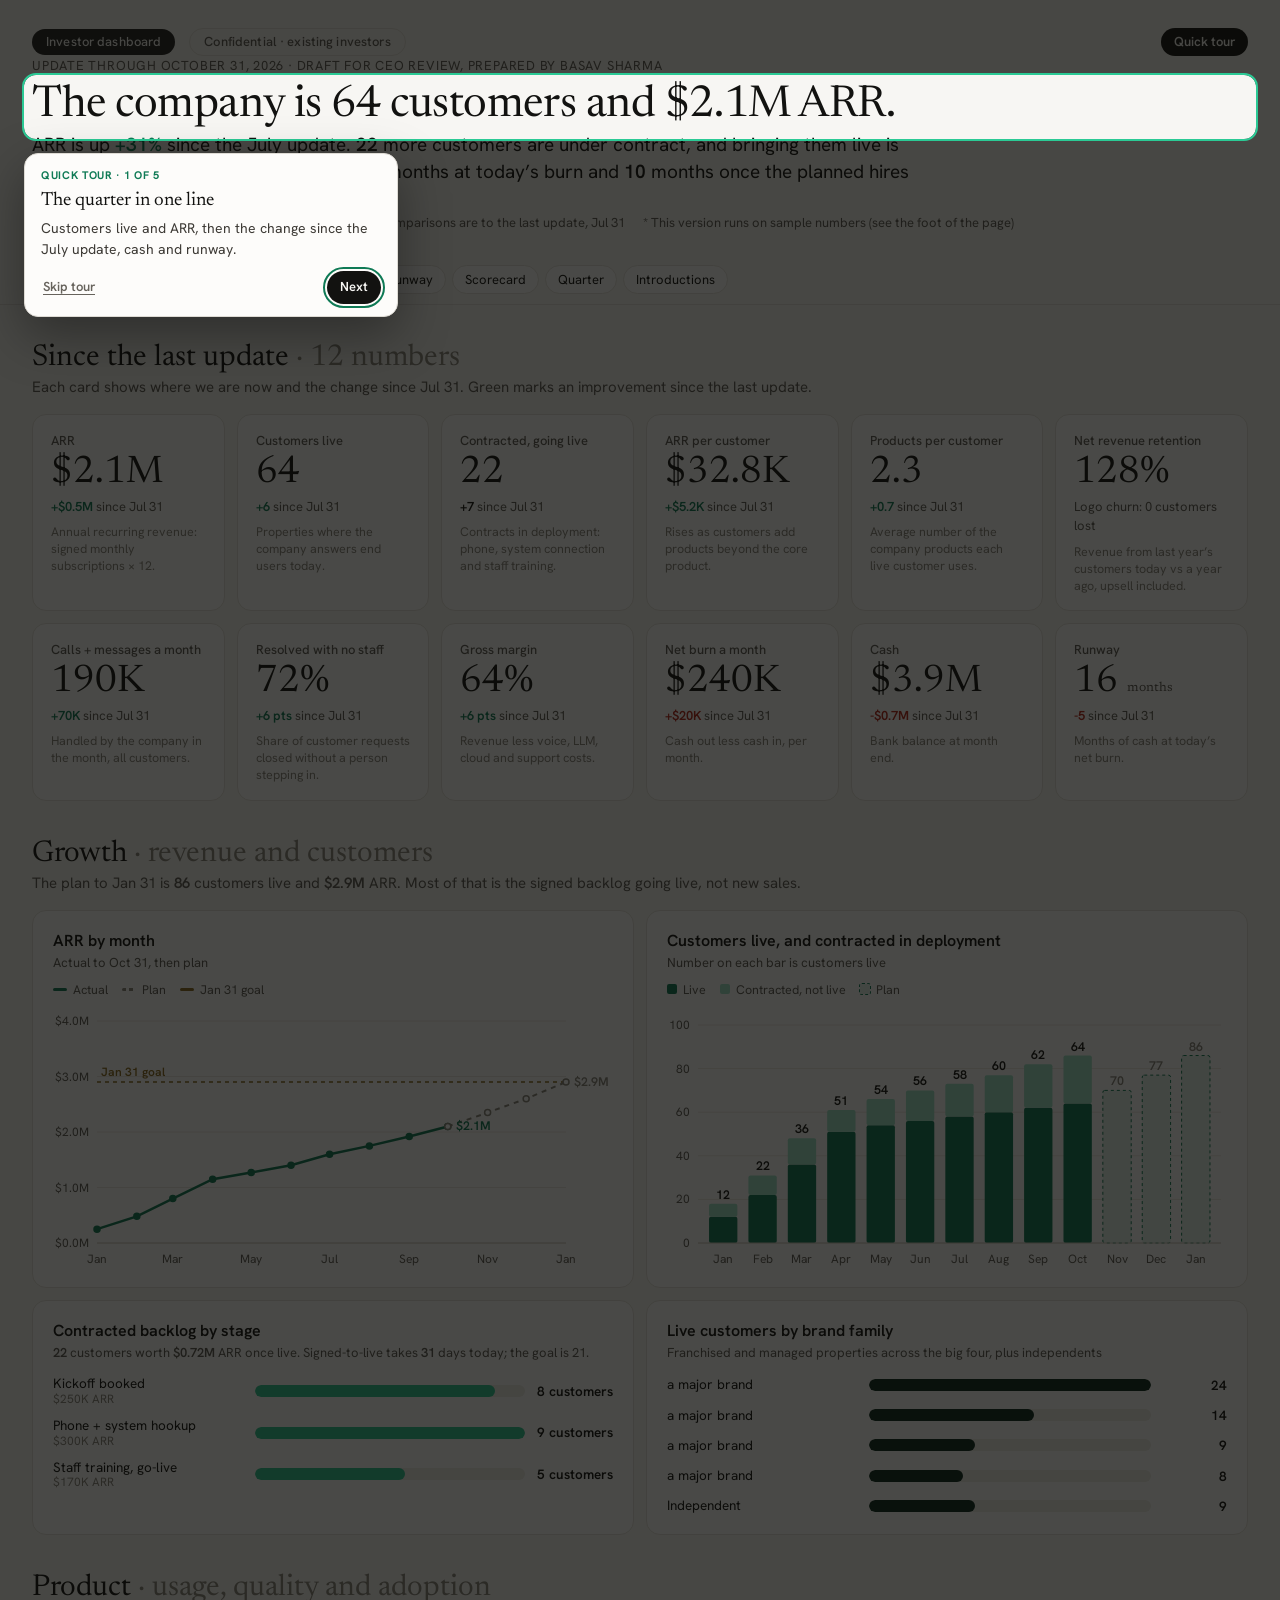
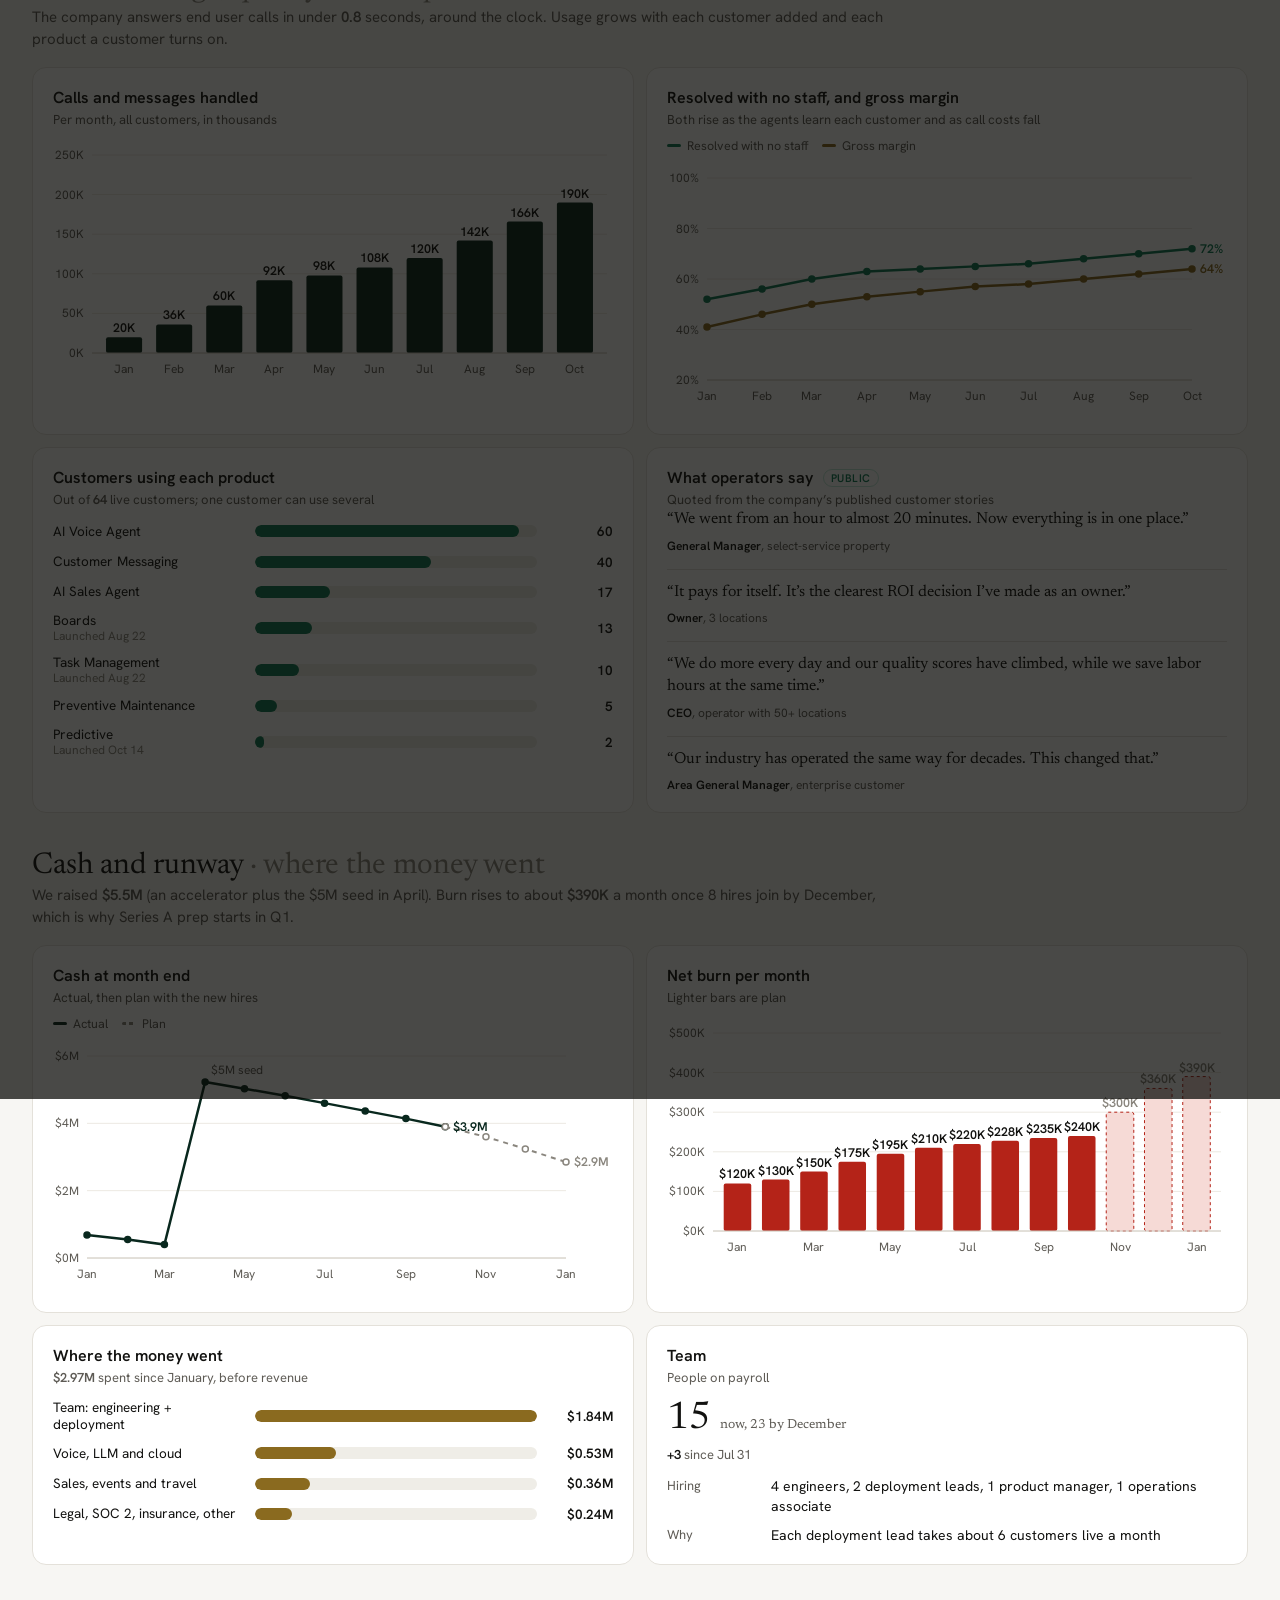
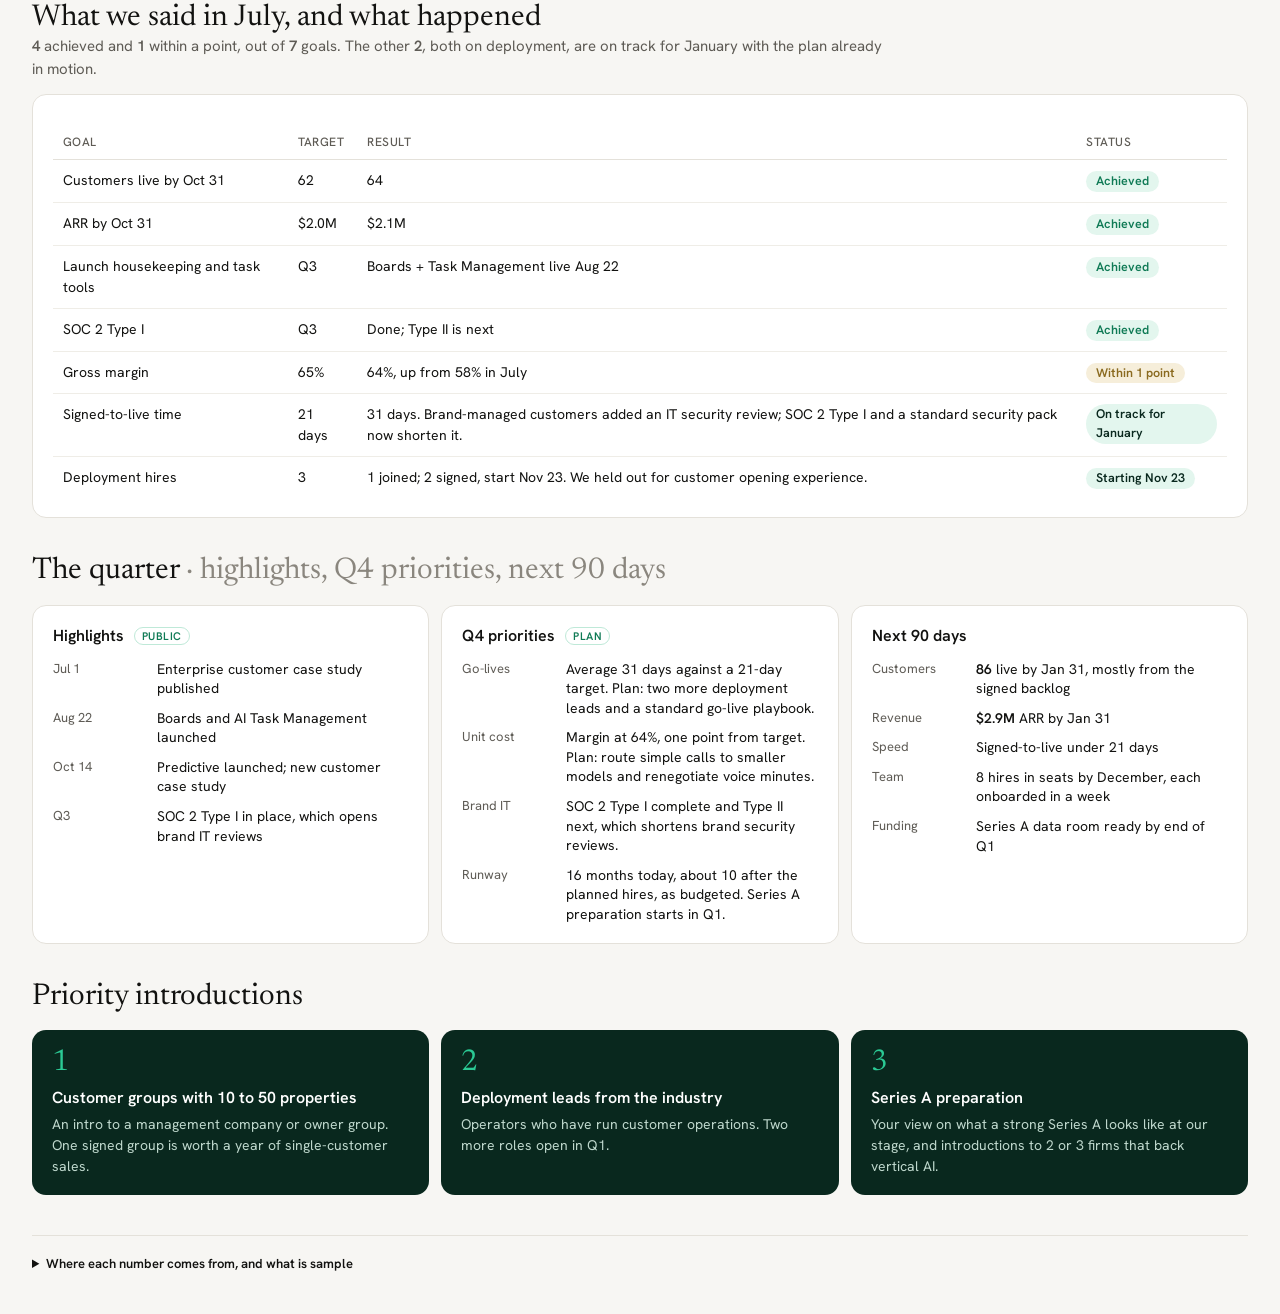
==== investor-dashboard/index.html @ cc87b982 "Operating toolkit: week plan, onboarding hub, investor dashboard (sample data) Co-Authored-By: Claud" ====
<!doctype html>
<html lang="en"><head><meta charset="utf-8"><meta name="viewport" content="width=device-width,initial-scale=1">
<title>Investor Dashboard</title>
<link rel="stylesheet" href="fonts.css">
<link rel="stylesheet" href="ld.css">
<style>body{margin:0;background:#F7F6F3}
.ld-tourbtn{all:unset;cursor:pointer;margin-left:auto;display:inline-flex;align-items:center;border-radius:999px;padding:6px 13px;font:600 13px/1.2 'AppSans',system-ui,sans-serif;background:#121210;color:#F7F6F3}
.ld-tourbtn:focus-visible{outline:2px solid #0F7A55;outline-offset:2px}
.kt-block{position:fixed;inset:0;z-index:58;background:transparent}
.kt-spot{position:fixed;z-index:59;border-radius:12px;pointer-events:none;box-shadow:0 0 0 200vmax rgba(10,10,8,.74);outline:2px solid #2BCA95;outline-offset:0;transition:left .25s ease,top .25s ease,width .25s ease,height .25s ease}
.tour{position:fixed;z-index:60;width:min(340px,calc(100vw - 24px));background:#FDFCFA;color:#121210;border:1px solid #DEDBD4;border-radius:14px;padding:14px 16px 12px;box-shadow:0 18px 50px rgba(0,0,0,.35);font:14px/1.45 'AppSans',system-ui,sans-serif;color-scheme:light}
.tour .tn{display:block;font-size:11px;letter-spacing:.06em;text-transform:uppercase;color:#0F7A55;font-weight:700}
.tour .tt{display:block;font-family:'AppSerif',Georgia,serif;font-size:19px;font-weight:500;line-height:1.2;margin-top:6px}
.tour p{margin:6px 0 12px;color:#3D3A35}
.tour .tb{display:flex;gap:6px;align-items:center}
.tour .sp{flex:1}
.tour button{all:unset;cursor:pointer;font-weight:600;font-size:13px;padding:7px 13px;border-radius:999px;font-family:'AppSans',system-ui,sans-serif}
.tour button:focus-visible{outline:2px solid #0F7A55;outline-offset:2px}
.tour .go{background:#121210;color:#F7F6F3}
.tour .back{background:#EDEBE6;color:#121210}
.tour .skip{color:#67635C;padding-left:2px;text-decoration:underline;text-underline-offset:3px}
@media (prefers-reduced-motion: reduce){.kt-spot{transition:none}}
</style>
</head><body>
<div class="ld" lang="en" data-read>
<div class="ld-wrap">
<header id="top">
  <div class="ld-brand"><span class="ld-pill">Investor dashboard</span><span class="ld-pill soft">Confidential · existing investors</span></div>
  <p class="ld-eyebrow">Update through <span data-draw="asof" data-source="snapshot" data-field="as_of" data-row="0">—</span> · Draft for CEO review, prepared by Basav Sharma</p>
  <h1 class="ld-h1">The company is <span data-draw="kv" data-k="customers" data-source="kpi" data-field="now" data-where="id=customers">—</span> customers and <span data-draw="kv" data-k="arr" data-source="kpi" data-field="now" data-where="id=arr">—</span> ARR.</h1>
  <p class="ld-take">ARR is <span data-draw="dir" data-k="arr">—</span> <b data-draw="kv" data-k="arr" data-source="kpi" data-field="change_pct" data-where="id=arr">—</b> since the <span data-draw="lastmon" data-source="snapshot" data-field="last_update" data-row="0">—</span> update. <b data-draw="kv" data-k="signed" data-source="kpi" data-field="now" data-where="id=signed">—</b> more customers are under contract, and bringing them live is the Q4 priority. Cash of <b data-draw="kv" data-k="cash" data-source="kpi" data-field="now" data-where="id=cash">—</b> covers <b data-draw="kv" data-k="runway" data-source="kpi" data-field="now" data-where="id=runway">—</b> months at today’s burn and <b data-draw="kv" data-k="runway_hires" data-source="kpi" data-field="now" data-where="id=runway_hires">—</b> months once the planned hires join.</p>
  <p class="ld-status"><span><span class="ld-dot"></span>Refreshes from the source systems each time it opens</span><span>Comparisons are to the last update, <span data-draw="lastupd" data-source="snapshot" data-field="last_update" data-row="0">—</span></span><span>* This version runs on sample numbers (see the foot of the page)</span></p>
</header>
<nav class="ld-nav" aria-label="Sections"><a href="#since">Since last update</a><a href="#growth">Growth</a><a href="#product">Product</a><a href="#money">Cash and runway</a><a href="#scorecard">Scorecard</a><a href="#quarter">Quarter</a><a href="#asks">Introductions</a></nav>

<section class="ld-sec" id="since">
  <h2 class="ld-h2">Since the last update <span class="soft">· 12 numbers</span></h2>
  <p class="ld-lede">Each card shows where we are now and the change since <span data-draw="lastupd" data-source="snapshot" data-field="last_update" data-row="0">—</span>. Green marks an improvement since the last update.</p>
  <div class="ld-tiles">
<div class="ld-tile" id="t-arr"><p class="ld-tl">ARR</p><p class="ld-tv"><span data-draw="kv" data-k="arr" data-source="kpi" data-field="now" data-where="id=arr">—</span></p><p class="ld-td"><span class="chg" data-draw="kv" data-k="arr" data-source="kpi" data-field="change" data-where="id=arr">—</span> since <span data-draw="lastupd" data-source="snapshot" data-field="last_update" data-row="0">—</span></p><p class="ld-tx">Annual recurring revenue: signed monthly subscriptions × 12.</p></div>
<div class="ld-tile" id="t-customers"><p class="ld-tl">Customers live</p><p class="ld-tv"><span data-draw="kv" data-k="customers" data-source="kpi" data-field="now" data-where="id=customers">—</span></p><p class="ld-td"><span class="chg" data-draw="kv" data-k="customers" data-source="kpi" data-field="change" data-where="id=customers">—</span> since <span data-draw="lastupd" data-source="snapshot" data-field="last_update" data-row="0">—</span></p><p class="ld-tx">Properties where the company answers end users today.</p></div>
<div class="ld-tile" id="t-signed"><p class="ld-tl">Contracted, going live</p><p class="ld-tv"><span data-draw="kv" data-k="signed" data-source="kpi" data-field="now" data-where="id=signed">—</span></p><p class="ld-td"><span class="chg" data-draw="kv" data-k="signed" data-source="kpi" data-field="change" data-where="id=signed">—</span> since <span data-draw="lastupd" data-source="snapshot" data-field="last_update" data-row="0">—</span></p><p class="ld-tx">Contracts in deployment: phone, system connection and staff training.</p></div>
<div class="ld-tile" id="t-arr_per_customer"><p class="ld-tl">ARR per customer</p><p class="ld-tv"><span data-draw="kv" data-k="arr_per_customer" data-source="kpi" data-field="now" data-where="id=arr_per_customer">—</span></p><p class="ld-td"><span class="chg" data-draw="kv" data-k="arr_per_customer" data-source="kpi" data-field="change" data-where="id=arr_per_customer">—</span> since <span data-draw="lastupd" data-source="snapshot" data-field="last_update" data-row="0">—</span></p><p class="ld-tx">Rises as customers add products beyond the core product.</p></div>
<div class="ld-tile" id="t-products"><p class="ld-tl">Products per customer</p><p class="ld-tv"><span data-draw="kv" data-k="products" data-source="kpi" data-field="now" data-where="id=products">—</span></p><p class="ld-td"><span class="chg" data-draw="kv" data-k="products" data-source="kpi" data-field="change" data-where="id=products">—</span> since <span data-draw="lastupd" data-source="snapshot" data-field="last_update" data-row="0">—</span></p><p class="ld-tx">Average number of the company products each live customer uses.</p></div>
<div class="ld-tile" id="t-nrr"><p class="ld-tl">Net revenue retention</p><p class="ld-tv"><span data-draw="kv" data-k="nrr" data-source="kpi" data-field="now" data-where="id=nrr">—</span></p><p class="ld-td">Logo churn: <span data-draw="kv" data-k="churn" data-source="kpi" data-field="now" data-where="id=churn">—</span> customers lost</p><p class="ld-tx">Revenue from last year’s customers today vs a year ago, upsell included.</p></div>
<div class="ld-tile" id="t-interactions"><p class="ld-tl">Calls + messages a month</p><p class="ld-tv"><span data-draw="kv" data-k="interactions" data-source="kpi" data-field="now" data-where="id=interactions">—</span></p><p class="ld-td"><span class="chg" data-draw="kv" data-k="interactions" data-source="kpi" data-field="change" data-where="id=interactions">—</span> since <span data-draw="lastupd" data-source="snapshot" data-field="last_update" data-row="0">—</span></p><p class="ld-tx">Handled by the company in the month, all customers.</p></div>
<div class="ld-tile" id="t-resolved"><p class="ld-tl">Resolved with no staff</p><p class="ld-tv"><span data-draw="kv" data-k="resolved" data-source="kpi" data-field="now" data-where="id=resolved">—</span></p><p class="ld-td"><span class="chg" data-draw="kv" data-k="resolved" data-source="kpi" data-field="change" data-where="id=resolved">—</span> since <span data-draw="lastupd" data-source="snapshot" data-field="last_update" data-row="0">—</span></p><p class="ld-tx">Share of customer requests closed without a person stepping in.</p></div>
<div class="ld-tile" id="t-margin"><p class="ld-tl">Gross margin</p><p class="ld-tv"><span data-draw="kv" data-k="margin" data-source="kpi" data-field="now" data-where="id=margin">—</span></p><p class="ld-td"><span class="chg" data-draw="kv" data-k="margin" data-source="kpi" data-field="change" data-where="id=margin">—</span> since <span data-draw="lastupd" data-source="snapshot" data-field="last_update" data-row="0">—</span></p><p class="ld-tx">Revenue less voice, LLM, cloud and support costs.</p></div>
<div class="ld-tile" id="t-burn"><p class="ld-tl">Net burn a month</p><p class="ld-tv"><span data-draw="kv" data-k="burn" data-source="kpi" data-field="now" data-where="id=burn">—</span></p><p class="ld-td"><span class="chg" data-draw="kv" data-k="burn" data-source="kpi" data-field="change" data-where="id=burn">—</span> since <span data-draw="lastupd" data-source="snapshot" data-field="last_update" data-row="0">—</span></p><p class="ld-tx">Cash out less cash in, per month.</p></div>
<div class="ld-tile" id="t-cash"><p class="ld-tl">Cash</p><p class="ld-tv"><span data-draw="kv" data-k="cash" data-source="kpi" data-field="now" data-where="id=cash">—</span></p><p class="ld-td"><span class="chg" data-draw="kv" data-k="cash" data-source="kpi" data-field="change" data-where="id=cash">—</span> since <span data-draw="lastupd" data-source="snapshot" data-field="last_update" data-row="0">—</span></p><p class="ld-tx">Bank balance at month end.</p></div>
<div class="ld-tile" id="t-runway"><p class="ld-tl">Runway</p><p class="ld-tv"><span data-draw="kv" data-k="runway" data-source="kpi" data-field="now" data-where="id=runway">—</span> <span class="ld-tl">months</span></p><p class="ld-td"><span class="chg" data-draw="kv" data-k="runway" data-source="kpi" data-field="change" data-where="id=runway">—</span> since <span data-draw="lastupd" data-source="snapshot" data-field="last_update" data-row="0">—</span></p><p class="ld-tx">Months of cash at today’s net burn.</p></div>
  </div>
</section>

<section class="ld-sec" id="growth">
  <h2 class="ld-h2">Growth <span class="soft">· revenue and customers</span></h2>
  <p class="ld-lede">The plan to Jan 31 is <b data-draw="goal-h" data-source="snapshot" data-field="next_goal_customers" data-row="0">—</b> customers live and <b data-draw="goal-arr" data-source="snapshot" data-field="next_goal_arr_m" data-row="0">—</b> ARR. Most of that is the signed backlog going live, not new sales.</p>
  <div class="ld-grid2">
    <div class="ld-card" id="arr-chart"><h3 class="ld-h3">ARR by month</h3><p class="ld-cap">Actual to <span data-draw="asof-s" data-source="snapshot" data-field="as_of" data-row="0">—</span>, then plan</p>
      <div class="ld-key"><span><i class="ld-sw" style="background:#0F7A55"></i>Actual</span><span><i class="ld-sw dash"></i>Plan</span><span><i class="ld-sw" style="background:#8A6A1F"></i>Jan 31 goal</span></div>
      <div class="ld-chart" data-draw="c-arr" data-source="monthly plan snapshot"></div></div>
    <div class="ld-card" id="customers-chart"><h3 class="ld-h3">Customers live, and contracted in deployment</h3><p class="ld-cap">Number on each bar is customers live</p>
      <div class="ld-key"><span><i class="ld-sw box" style="background:#0F7A55"></i>Live</span><span><i class="ld-sw box" style="background:#9FE3C9"></i>Contracted, not live</span><span><i class="ld-sw box" style="background:#E3F1EA;outline:1px dashed #0F7A55"></i>Plan</span></div>
      <div class="ld-chart" data-draw="c-customers" data-source="monthly plan"></div></div>
    <div class="ld-card" id="backlog-card"><h3 class="ld-h3">Contracted backlog by stage</h3><p class="ld-cap"><b data-draw="bl-customers" data-source="backlog_sum" data-field="customers" data-row="0">—</b> customers worth <b data-draw="bl-arr" data-source="backlog_sum" data-field="arr_m" data-row="0">—</b> ARR once live. Signed-to-live takes <b data-draw="kv" data-k="days_live" data-source="kpi" data-field="now" data-where="id=days_live">—</b> days today; the goal is 21.</p>
      <div class="ld-hb" data-draw="h-backlog" data-source="backlog"></div></div>
    <div class="ld-card" id="brands-card"><h3 class="ld-h3">Live customers by brand family</h3><p class="ld-cap">Franchised and managed properties across the big four, plus independents</p>
      <div class="ld-hb" data-draw="h-brands" data-source="brands"></div></div>
  </div>
</section>

<section class="ld-sec" id="product">
  <h2 class="ld-h2">Product <span class="soft">· usage, quality and adoption</span></h2>
  <p class="ld-lede">The company answers end user calls in under <b data-draw="answer" data-source="snapshot" data-field="answer_sec" data-row="0">—</b> seconds, around the clock. Usage grows with each customer added and each product a customer turns on.</p>
  <div class="ld-grid2">
    <div class="ld-card" id="inter-chart"><h3 class="ld-h3">Calls and messages handled</h3><p class="ld-cap">Per month, all customers, in thousands</p>
      <div class="ld-chart" data-draw="c-inter" data-source="monthly"></div></div>
    <div class="ld-card" id="quality-chart"><h3 class="ld-h3">Resolved with no staff, and gross margin</h3><p class="ld-cap">Both rise as the agents learn each customer and as call costs fall</p>
      <div class="ld-key"><span><i class="ld-sw" style="background:#0F7A55"></i>Resolved with no staff</span><span><i class="ld-sw" style="background:#8A6A1F"></i>Gross margin</span></div>
      <div class="ld-chart" data-draw="c-quality" data-source="monthly"></div></div>
    <div class="ld-card" id="products-card"><h3 class="ld-h3">Customers using each product</h3><p class="ld-cap">Out of <b data-draw="kv" data-k="customers" data-source="kpi" data-field="now" data-where="id=customers">—</b> live customers; one customer can use several</p>
      <div class="ld-hb" data-draw="h-products" data-source="products kpi"></div></div>
    <div class="ld-card" id="quotes-card"><h3 class="ld-h3">What operators say <span class="ld-tag">Public</span></h3><p class="ld-cap">Quoted from the company’s published customer stories</p>
      <ul class="ld-q">
        <li><blockquote>“We went from an hour to almost 20 minutes. Now everything is in one place.”</blockquote><span class="d"><b>General Manager</b>, select-service property</span></li>
        <li><blockquote>“It pays for itself. It’s the clearest ROI decision I’ve made as an owner.”</blockquote><span class="d"><b>Owner</b>, 3 locations</span></li>
        <li><blockquote>“We do more every day and our quality scores have climbed, while we save labor hours at the same time.”</blockquote><span class="d"><b>CEO</b>, operator with 50+ locations</span></li>
        <li><blockquote>“Our industry has operated the same way for decades. This changed that.”</blockquote><span class="d"><b>Area General Manager</b>, enterprise customer</span></li>
      </ul></div>
  </div>
</section>

<section class="ld-sec" id="money">
  <h2 class="ld-h2">Cash and runway <span class="soft">· where the money went</span></h2>
  <p class="ld-lede">We raised <b data-draw="raised" data-source="snapshot" data-field="raised_m" data-row="0">—</b> (an accelerator plus the $5M seed in April). Burn rises to about <b data-draw="burnhire" data-source="snapshot" data-field="burn_after_hires_k" data-row="0">—</b> a month once 8 hires join by December, which is why Series A prep starts in Q1.</p>
  <div class="ld-grid2">
    <div class="ld-card" id="cash-chart"><h3 class="ld-h3">Cash at month end</h3><p class="ld-cap">Actual, then plan with the new hires</p>
      <div class="ld-key"><span><i class="ld-sw" style="background:#09281E"></i>Actual</span><span><i class="ld-sw dash"></i>Plan</span></div>
      <div class="ld-chart" data-draw="c-cash" data-source="monthly plan"></div></div>
    <div class="ld-card" id="burn-chart"><h3 class="ld-h3">Net burn per month</h3><p class="ld-cap">Lighter bars are plan</p>
      <div class="ld-chart" data-draw="c-burn" data-source="monthly plan"></div></div>
    <div class="ld-card" id="funds-card"><h3 class="ld-h3">Where the money went</h3><p class="ld-cap"><b data-draw="fu-spent" data-source="funds_sum" data-field="spent_m" data-row="0">—</b> spent since January, before revenue</p>
      <div class="ld-hb" data-draw="h-funds" data-source="funds"></div></div>
    <div class="ld-card" id="team-card"><h3 class="ld-h3">Team</h3><p class="ld-cap">People on payroll</p>
      <p class="ld-tv" style="margin-top:12px"><span data-draw="kv" data-k="headcount" data-source="kpi" data-field="now" data-where="id=headcount">—</span> <span class="ld-tl">now, 23 by December</span></p>
      <p class="ld-td" style="margin-top:4px"><span class="chg" data-draw="kv" data-k="headcount" data-source="kpi" data-field="change" data-where="id=headcount">—</span> since <span data-draw="lastupd" data-source="snapshot" data-field="last_update" data-row="0">—</span></p>
      <ul class="ld-list"><li><span class="d">Hiring</span><span>4 engineers, 2 deployment leads, 1 product manager, 1 operations associate</span></li><li><span class="d">Why</span><span>Each deployment lead takes about 6 customers live a month</span></li></ul></div>
  </div>
</section>

<section class="ld-sec" id="scorecard">
  <h2 class="ld-h2">What we said in <span data-draw="lastmon" data-source="snapshot" data-field="last_update" data-row="0">—</span>, and what happened</h2>
  <p class="ld-lede"><b data-draw="sc-hit" data-source="score_sum" data-field="hit" data-row="0">—</b> achieved and <b data-draw="sc-close" data-source="score_sum" data-field="close" data-row="0">—</b> within a point, out of <b data-draw="sc-total" data-source="score_sum" data-field="total" data-row="0">—</b> goals. The other <b data-draw="sc-missed" data-source="score_sum" data-field="missed" data-row="0">—</b>, both on deployment, are on track for January with the plan already in motion.</p>
  <div class="ld-card" style="margin-top:14px"><div class="ld-tablewrap">
    <table class="ld-table" data-source="scorecard" data-row-key="goal"><thead><tr><th data-field="goal">Goal</th><th data-field="target">Target</th><th data-field="result">Result</th><th data-field="status">Status</th></tr></thead><tbody data-draw="score"></tbody></table>
  </div></div>
</section>

<section class="ld-sec" id="quarter">
  <h2 class="ld-h2">The quarter <span class="soft">· highlights, Q4 priorities, next 90 days</span></h2>
  <div class="ld-grid3">
    <div class="ld-card" id="wins"><h3 class="ld-h3">Highlights <span class="ld-tag">Public</span></h3>
      <ul class="ld-list">
        <li><span class="d">Jul 1</span><span>Enterprise customer case study published</span></li>
        <li><span class="d">Aug 22</span><span>Boards and AI Task Management launched</span></li>
        <li><span class="d">Oct 14</span><span>Predictive launched; new customer case study</span></li>
        <li><span class="d">Q3</span><span>SOC 2 Type I in place, which opens brand IT reviews</span></li>
      </ul></div>
    <div class="ld-card" id="challenges"><h3 class="ld-h3">Q4 priorities <span class="ld-tag">Plan</span></h3>
      <ul class="ld-list">
        <li><span class="d">Go-lives</span><span>Average 31 days against a 21-day target. Plan: two more deployment leads and a standard go-live playbook.</span></li>
        <li><span class="d">Unit cost</span><span>Margin at 64%, one point from target. Plan: route simple calls to smaller models and renegotiate voice minutes.</span></li>
        <li><span class="d">Brand IT</span><span>SOC 2 Type I complete and Type II next, which shortens brand security reviews.</span></li>
        <li><span class="d">Runway</span><span>16 months today, about 10 after the planned hires, as budgeted. Series A preparation starts in Q1.</span></li>
      </ul></div>
    <div class="ld-card" id="next90"><h3 class="ld-h3">Next 90 days</h3>
      <ul class="ld-list">
        <li><span class="d">Customers</span><span><b data-draw="goal-h" data-source="snapshot" data-field="next_goal_customers" data-row="0">—</b> live by Jan 31, mostly from the signed backlog</span></li>
        <li><span class="d">Revenue</span><span><b data-draw="goal-arr" data-source="snapshot" data-field="next_goal_arr_m" data-row="0">—</b> ARR by Jan 31</span></li>
        <li><span class="d">Speed</span><span>Signed-to-live under 21 days</span></li>
        <li><span class="d">Team</span><span>8 hires in seats by December, each onboarded in a week</span></li>
        <li><span class="d">Funding</span><span>Series A data room ready by end of Q1</span></li>
      </ul></div>
  </div>
</section>

<section class="ld-sec" id="asks">
  <h2 class="ld-h2">Priority introductions</h2>
  <div class="ld-asks">
    <div class="ld-ask"><p class="no">1</p><h3>Customer groups with 10 to 50 properties</h3><p>An intro to a management company or owner group. One signed group is worth a year of single-customer sales.</p></div>
    <div class="ld-ask"><p class="no">2</p><h3>Deployment leads from the industry</h3><p>Operators who have run customer operations. Two more roles open in Q1.</p></div>
    <div class="ld-ask"><p class="no">3</p><h3>Series A preparation</h3><p>Your view on what a strong Series A looks like at our stage, and introductions to 2 or 3 firms that back vertical AI.</p></div>
  </div>
</section>

<footer class="ld-foot" id="notes">
  <details><summary>Where each number comes from, and what is sample</summary>
    <p style="margin-top:10px">* the company’s real figures are private, so this version runs on sample numbers. They are built from public facts: the $5M seed announced Apr 28, 2026, 50+ customers across several major brands, the $2M+ ARR in the company’s Operations Lead job post, the product launch dates and the case studies. The rest follows customer-software benchmarks. The CEO replaces them with the real numbers before this is shared.</p>
    <div class="ld-src">
      <div><b>ARR, revenue, NRR, churn</b>Billing system (e.g. Stripe), read on every open</div>
      <div><b>Customers live, signed, backlog</b>CRM deal stages (e.g. HubSpot)</div>
      <div><b>Calls, messages, resolved</b>the company’s own call and message logs</div>
      <div><b>Cash, burn, spend by use</b>Bank and card feeds (e.g. Mercury, Ramp)</div>
      <div><b>Headcount</b>Payroll (e.g. Gusto, Rippling)</div>
      <div><b>Goals, wins, asks</b>Written by the CEO each quarter</div>
    </div>
    <dl>
      <dt>ARR</dt><dd>Monthly subscription revenue at month end × 12. Excludes setup fees.</dd>
      <dt>Customers live</dt><dd>Properties where at least one the company product handles real end users.</dd>
      <dt>Signed, not live</dt><dd>Signed contracts where go-live has not happened yet.</dd>
      <dt>Resolved with no staff</dt><dd>Calls and messages closed by the company with no hand-off to a person.</dd>
      <dt>Net revenue retention</dt><dd>Revenue today from customers live a year ago, divided by their revenue then.</dd>
      <dt>Net burn</dt><dd>Cash out minus cash in for the month.</dd>
      <dt>Runway</dt><dd>Cash divided by net burn, in months.</dd>
    </dl>
  </details>
</footer>
</div>
</div>
<script src="d3.min.js"></script>
<script>window.__DATA={"backlog":[{"stage":"Kickoff booked","customers":8,"arr_k":250},{"stage":"Phone + system hookup","customers":9,"arr_k":300},{"stage":"Staff training, go-live","customers":5,"arr_k":170}],"brands":[{"brand":"a major brand","customers":24},{"brand":"a major brand","customers":14},{"brand":"a major brand","customers":9},{"brand":"a major brand","customers":8},{"brand":"Independent","customers":9}],"funds":[{"use":"Team: engineering + deployment","spent_k":1840},{"use":"Voice, LLM and cloud","spent_k":530},{"use":"Sales, events and travel","spent_k":360},{"use":"Legal, SOC 2, insurance, other","spent_k":240}],"monthly":[{"month":"2026-01","arr_m":0.25,"customers_live":12,"signed_not_live":6,"interactions_k":20,"resolved_pct":52,"gross_margin_pct":41,"net_burn_k":120,"cash_m":0.68,"headcount":4,"products_per_customer":1.2},{"month":"2026-02","arr_m":0.48,"customers_live":22,"signed_not_live":9,"interactions_k":36,"resolved_pct":56,"gross_margin_pct":46,"net_burn_k":130,"cash_m":0.55,"headcount":5,"products_per_customer":1.3},{"month":"2026-03","arr_m":0.8,"customers_live":36,"signed_not_live":12,"interactions_k":60,"resolved_pct":60,"gross_margin_pct":50,"net_burn_k":150,"cash_m":0.4,"headcount":7,"products_per_customer":1.4},{"month":"2026-04","arr_m":1.15,"customers_live":51,"signed_not_live":10,"interactions_k":92,"resolved_pct":63,"gross_margin_pct":53,"net_burn_k":175,"cash_m":5.23,"headcount":9,"products_per_customer":1.5},{"month":"2026-05","arr_m":1.27,"customers_live":54,"signed_not_live":12,"interactions_k":98,"resolved_pct":64,"gross_margin_pct":55,"net_burn_k":195,"cash_m":5.03,"headcount":10,"products_per_customer":1.5},{"month":"2026-06","arr_m":1.4,"customers_live":56,"signed_not_live":14,"interactions_k":108,"resolved_pct":65,"gross_margin_pct":57,"net_burn_k":210,"cash_m":4.82,"headcount":11,"products_per_customer":1.6},{"month":"2026-07","arr_m":1.6,"customers_live":58,"signed_not_live":15,"interactions_k":120,"resolved_pct":66,"gross_margin_pct":58,"net_burn_k":220,"cash_m":4.6,"headcount":12,"products_per_customer":1.6},{"month":"2026-08","arr_m":1.75,"customers_live":60,"signed_not_live":17,"interactions_k":142,"resolved_pct":68,"gross_margin_pct":60,"net_burn_k":228,"cash_m":4.37,"headcount":13,"products_per_customer":1.8},{"month":"2026-09","arr_m":1.92,"customers_live":62,"signed_not_live":20,"interactions_k":166,"resolved_pct":70,"gross_margin_pct":62,"net_burn_k":235,"cash_m":4.14,"headcount":14,"products_per_customer":2.1},{"month":"2026-10","arr_m":2.1,"customers_live":64,"signed_not_live":22,"interactions_k":190,"resolved_pct":72,"gross_margin_pct":64,"net_burn_k":240,"cash_m":3.9,"headcount":15,"products_per_customer":2.3}],"plan":[{"month":"2026-11","arr_m":2.35,"customers_live":70,"net_burn_k":300,"cash_m":3.6,"headcount":18},{"month":"2026-12","arr_m":2.6,"customers_live":77,"net_burn_k":360,"cash_m":3.24,"headcount":23},{"month":"2027-01","arr_m":2.9,"customers_live":86,"net_burn_k":390,"cash_m":2.85,"headcount":23}],"products":[{"product":"AI Voice Agent","customers":60,"launched":"Live"},{"product":"Customer Messaging","customers":40,"launched":"Live"},{"product":"AI Sales Agent","customers":17,"launched":"Live"},{"product":"Boards","customers":13,"launched":"Aug 22"},{"product":"Task Management","customers":10,"launched":"Aug 22"},{"product":"Preventive Maintenance","customers":5,"launched":"Live"},{"product":"Predictive","customers":2,"launched":"Oct 14"}],"scorecard":[{"goal":"Customers live by Oct 31","target":"62","result":"64","status":"Achieved"},{"goal":"ARR by Oct 31","target":"$2.0M","result":"$2.1M","status":"Achieved"},{"goal":"Launch housekeeping and task tools","target":"Q3","result":"Boards + Task Management live Aug 22","status":"Achieved"},{"goal":"SOC 2 Type I","target":"Q3","result":"Done; Type II is next","status":"Achieved"},{"goal":"Gross margin","target":"65%","result":"64%, up from 58% in July","status":"Within 1 point"},{"goal":"Signed-to-live time","target":"21 days","result":"31 days. Brand-managed customers added an IT security review; SOC 2 Type I and a standard security pack now shorten it.","status":"On track for January"},{"goal":"Deployment hires","target":"3","result":"1 joined; 2 signed, start Nov 23. We held out for customer opening experience.","status":"Starting Nov 23"}],"snapshot":[{"as_of":"2026-10-31","last_update":"2026-07-31","nrr_pct":128,"logo_churn":0,"days_to_live":31,"answer_sec":0.8,"raised_m":5.5,"next_goal_customers":86,"next_goal_arr_m":2.9,"burn_after_hires_k":390}]};</script>
<script>
window.__DATA = window.__DATA || {};
window.dash = (function(){
  const calcs = {}, draws = {}, order = [];
  const val = {};
  const api = {
    data(id){ if (id in window.__DATA) { const d = window.__DATA[id]; return {status:'ok', data:d, columns: d.length?Object.keys(d[0]):[], meta:null}; }
      if (id in calcs) { if (!(id in val)) { const c = calcs[id]; val[id] = c.fn(...c.inputs.map(i => api.data(i).data)); } return {status:'ok', data: val[id]}; }
      return {status:'missing', data:[]}; },
    calc(id, c){ calcs[id] = c; },
    loader(){},
    draw(name, fn){ draws[name] = fn; order.push(name); },
    onData(fn){ fn(); },
    setLink(){}, params(){return {};}, setParams(){}, resetParams(){}, refresh(){}, colors:['#0F7A55','#2BCA95']
  };
  api.__run = function(){ order.forEach(n => document.querySelectorAll('[data-draw="'+n+'"]').forEach(el => { try { draws[n](el); } catch(e){ console.error('draw '+n+': '+e.message); } })); };
  return api;
})();

</script>
<script src="charts.js"></script>
<script src="app.js"></script>
<script>
const esc = s => String(s == null ? "" : s).replace(/[&<>"]/g, c => ({"&": "&amp;", "<": "&lt;", ">": "&gt;", "\"": "&quot;"})[c]);
let KT = null;
function kTour(steps, key) { kTourEnd(); KT = { steps, key, i: -1, from: document.activeElement }; kTourGo(0); }
function kTourSeen(key) { try { return !!sessionStorage.getItem(key); } catch (e) { return false; } }
function kTourEnd() {
  if (!KT) return;
  try { sessionStorage.setItem(KT.key, "1"); } catch (e) {}
  document.querySelectorAll(".kt-spot,.kt-block,.tour").forEach(x => x.remove());
  document.querySelectorAll(".tour-on").forEach(x => x.classList.remove("tour-on"));
  const from = KT.from; KT = null;
  if (from && from.focus && document.body.contains(from)) from.focus({ preventScroll: true });
}
function kTourGo(i) {
  if (!KT) return;
  const n = KT.steps.length;
  if (i >= n) { kTourEnd(); return; }
  const st = KT.steps[i], el = st.el();
  if (!el) { if (i + 1 < n) kTourGo(i + 1); else kTourEnd(); return; }
  KT.i = i;
  document.querySelectorAll(".tour-on").forEach(x => x.classList.remove("tour-on"));
  el.classList.add("tour-on");
  el.scrollIntoView({ block: "center", inline: "nearest" });
  const mk = (cls, tag) => { let x = document.querySelector("." + cls); if (!x) { x = document.createElement(tag || "div"); x.className = cls; document.body.appendChild(x); } return x; };
  const blk = mk("kt-block"), spot = mk("kt-spot"), c = mk("tour");
  blk.setAttribute("aria-hidden", "true"); spot.setAttribute("aria-hidden", "true");
  c.setAttribute("role", "dialog"); c.setAttribute("aria-label", "Quick tour"); c.setAttribute("aria-live", "polite");
  const txt = typeof st.text === "function" ? st.text() : st.text;
  c.innerHTML = `<span class="tn">Quick tour · ${i + 1} of ${n}</span>${st.title ? `<b class="tt">${esc(st.title)}</b>` : ""}<p>${esc(txt)}</p>` +
    `<div class="tb"><button class="skip">Skip tour</button><span class="sp"></span>${i ? `<button class="back">Back</button>` : ""}<button class="go">${i === n - 1 ? "Done" : "Next"}</button></div>`;
  c.querySelector(".skip").onclick = kTourEnd;
  c.querySelector(".go").onclick = () => kTourGo(i + 1);
  const bk = c.querySelector(".back"); if (bk) bk.onclick = () => kTourGo(i - 1);
  kTourPlace();
  c.querySelector(".go").focus({ preventScroll: true });
}
function kTourPlace() {
  if (!KT) return;
  const el = document.querySelector(".tour-on"), spot = document.querySelector(".kt-spot"), c = document.querySelector(".tour");
  if (!el || !spot || !c) return;
  const r = el.getBoundingClientRect(), vw = document.documentElement.clientWidth, vh = innerHeight, pad = 8, gap = 14, m = 12;
  const L = Math.max(4, r.left - pad), T = Math.max(4, r.top - pad), R = Math.min(vw - 4, r.right + pad), B = Math.min(vh - 4, r.bottom + pad);
  Object.assign(spot.style, { left: L + "px", top: T + "px", width: Math.max(0, R - L) + "px", height: Math.max(0, B - T) + "px" });
  const w = c.offsetWidth, h = c.offsetHeight;
  let x = Math.max(m, Math.min(vw - w - m, L)), y;
  if (B + gap + h <= vh - m) y = B + gap;
  else if (T - gap - h >= m) y = T - gap - h;
  else if (R + gap + w <= vw - m) { x = R + gap; y = Math.max(m, Math.min(vh - h - m, T)); }
  else if (L - gap - w >= m) { x = L - gap - w; y = Math.max(m, Math.min(vh - h - m, T)); }
  else y = vh - h - m;
  Object.assign(c.style, { left: x + "px", top: y + "px" });
}
addEventListener("resize", kTourPlace);
addEventListener("scroll", kTourPlace, true);
document.addEventListener("keydown", e => {
  if (!KT) return;
  if (e.key === "Escape") kTourEnd();
  else if (e.key === "Tab") { const b = [...document.querySelectorAll(".tour button")]; const k = b.indexOf(document.activeElement); e.preventDefault(); (b[(k + (e.shiftKey ? b.length - 1 : 1)) % b.length] || b[0]).focus(); }
});

const TOUR_KEY = "app-tour-dash";
const TOUR = [
 {el: () => document.querySelector("#top .ld-h1"), title: "The quarter in one line", text: "Customers live and ARR, then the change since the July update, cash and runway."},
 {el: () => document.getElementById("since"), title: "Twelve numbers", text: "Each card shows where we are now and the change since the last update. Hover a card for the definition."},
 {el: () => document.getElementById("growth"), title: "Growth against plan", text: "ARR and customers by month, with the plan to January. Hover any bar for the exact figure."},
 {el: () => document.getElementById("scorecard"), title: "July commitments and results", text: "Every goal from the last update, with its result and status."},
 {el: () => document.getElementById("asks"), title: "Priority introductions", text: "The three introductions that speed up the plan this quarter."}];
const tb = document.createElement("button"); tb.className = "ld-tourbtn"; tb.type = "button"; tb.textContent = "Quick tour";
tb.onclick = () => kTour(TOUR, TOUR_KEY);
const brand = document.querySelector(".ld-brand"); if (brand) brand.appendChild(tb);
if (!kTourSeen(TOUR_KEY)) setTimeout(() => { if (!KT) kTour(TOUR, TOUR_KEY); }, 900);

document.fonts.ready.then(() => { dash.__run(); window.__done = true; });
</script>
</body></html>
---- investor-dashboard/fonts.css ----
@font-face{font-family:'AppSerif';font-style:normal;font-weight:300 500;font-display:swap;src:url([data-uri]) format('woff2');}
@font-face{font-family:'AppSans';font-style:normal;font-weight:100 900;font-display:swap;src:url([data-uri]) format('woff2');}
---- investor-dashboard/ld.css ----
#dash-root{--dash-gutter:0}
.ld{--stone:#F7F6F3;--card:#FFFFFF;--ink:#121210;--soft:#5E5B55;--faint:#8A867E;--line:#E4E1DA;--mint:#2BCA95;--mintbg:#E3F6EE;--forest:#09281E;--green:#0F7A55;--red:#B42318;--redbg:#FBE9E7;--sand:#8A6A1F;--sandbg:#F6EEDA;
  background:var(--stone);color:var(--ink);font-family:'AppSans',var(--font-anthropic-sans,system-ui),sans-serif;font-size:15px;line-height:1.5;padding:28px 32px 40px;-webkit-font-smoothing:antialiased}
.ld *{box-sizing:border-box}
.ld p{margin:0}
.ld b{font-weight:600}
.ld-wrap{max-width:1240px;margin:0 auto}
.ld-brand{display:flex;align-items:center;gap:14px;flex-wrap:wrap}
.ld-logo{display:block;width:131px;height:24px}
.ld-pill{display:inline-block;background:#1F1F1F;color:var(--stone);border-radius:999px;padding:3px 14px;font-size:13px;font-weight:500;letter-spacing:.01em}
.ld-pill.soft{background:transparent;color:var(--soft);border:1px solid var(--line)}
.ld-eyebrow{margin-top:22px;font-size:13px;letter-spacing:.06em;text-transform:uppercase;color:var(--soft)}
.ld-h1{font-family:'AppSerif',var(--font-anthropic-serif,Georgia),serif;font-weight:400;font-size:44px;line-height:1.08;letter-spacing:-.01em;margin:8px 0 0}
.ld-take{margin-top:14px;font-size:19px;line-height:1.45;max-width:880px}
.ld-take b{font-weight:600;font-variant-numeric:tabular-nums}
.ld-status{margin-top:16px;display:flex;flex-wrap:wrap;gap:8px 18px;font-size:13px;color:var(--soft)}
.ld-dot{display:inline-block;width:8px;height:8px;border-radius:50%;background:var(--mint);margin-right:6px;vertical-align:1px}
.ld-nav{position:sticky;top:0;z-index:3;margin:22px -32px 0;padding:10px 32px;background:rgba(247,246,243,.94);border-bottom:1px solid var(--line);display:flex;gap:6px;overflow-x:auto}
.ld-nav a{white-space:nowrap;font-size:13px;color:var(--ink);text-decoration:none;border:1px solid var(--line);border-radius:999px;padding:4px 12px;background:var(--card)}
.ld-nav a:hover{border-color:var(--ink)}
.ld-sec{margin-top:36px;scroll-margin-top:56px}
.ld-h2{font-family:'AppSerif',var(--font-anthropic-serif,Georgia),serif;font-weight:400;font-size:30px;line-height:1.15;margin:0}
.ld-h2 .soft{color:var(--faint)}
.ld-lede{margin-top:6px;color:var(--soft);max-width:860px}
.ld-tiles{margin-top:16px;display:grid;grid-template-columns:repeat(auto-fill,minmax(min(100%,180px),1fr));gap:12px}
.ld-tile{background:var(--card);border:1px solid var(--line);border-radius:14px;padding:16px 18px;display:flex;flex-direction:column;gap:2px;min-height:132px}
.ld-tl{font-size:13px;color:var(--soft);font-weight:500}
.ld-tv{font-family:'AppSerif',var(--font-anthropic-serif,Georgia),serif;font-size:38px;line-height:1.1;font-variant-numeric:tabular-nums;min-height:42px}
.ld-td{font-size:13px;color:var(--soft);font-variant-numeric:tabular-nums}
.ld-td .chg{font-weight:600}
.ld-tx{margin-top:auto;padding-top:6px;font-size:12.5px;color:var(--faint);line-height:1.35}
.good{color:var(--green)}.bad{color:var(--red)}.neutral{color:var(--ink)}
.ld-grid2{margin-top:16px;display:grid;grid-template-columns:repeat(auto-fit,minmax(min(100%,460px),1fr));gap:12px}
.ld-grid3{margin-top:16px;display:grid;grid-template-columns:repeat(auto-fit,minmax(min(100%,300px),1fr));gap:12px}
.ld-card{background:var(--card);border:1px solid var(--line);border-radius:14px;padding:18px 20px;min-width:0}
.ld-h3{font-size:16px;font-weight:600;margin:0}
.ld-cap{font-size:13px;color:var(--soft);margin-top:2px}
.ld-key{display:flex;flex-wrap:wrap;gap:4px 14px;margin-top:8px;font-size:12.5px;color:var(--soft)}
.ld-sw{display:inline-block;width:14px;height:3px;border-radius:2px;margin-right:6px;vertical-align:3px}
.ld-sw.box{height:10px;width:10px;vertical-align:0}
.ld-sw.dash{background:repeating-linear-gradient(90deg,var(--faint) 0 4px,transparent 4px 7px)!important}
.ld-chart{position:relative;margin-top:10px;min-height:250px}
.ld-chart svg{display:block;overflow:visible}
.ld-chart .tick text,.ld-chart .ax{font-size:12px;fill:var(--soft);font-family:'AppSans',system-ui,sans-serif;font-variant-numeric:tabular-nums}
.ld-chart .grid{stroke:#ECE9E2;stroke-width:1}
.ld-chart .base{stroke:#CFCBC2;stroke-width:1}
.ld-chart .lbl{font-size:12.5px;font-weight:600;font-family:'AppSans',system-ui,sans-serif;font-variant-numeric:tabular-nums}
.ld-chart .ref{stroke:var(--sand);stroke-dasharray:4 4;stroke-width:1.5}
.ld-chart .reft{font-size:12px;fill:var(--sand);font-weight:600;font-family:'AppSans',system-ui,sans-serif}
.ld-chart .note{font-size:12px;fill:var(--soft);font-family:'AppSans',system-ui,sans-serif}
.ld-chart .hair{stroke:var(--ink);stroke-width:1;stroke-dasharray:2 3}
.ld-tip{position:absolute;z-index:4;pointer-events:none;background:var(--card);border:1px solid var(--line);box-shadow:0 6px 20px rgba(18,18,16,.12);border-radius:10px;padding:8px 10px;font-size:12.5px;line-height:1.4;min-width:130px;white-space:nowrap;opacity:0;transition:opacity .12s}
.ld-tip .h{font-weight:600;margin-bottom:2px}
.ld-tip .r{display:flex;justify-content:space-between;gap:14px;color:var(--soft)}
.ld-tip .r b{color:var(--ink);font-variant-numeric:tabular-nums}
.ld-empty{display:flex;align-items:center;justify-content:center;min-height:200px;color:var(--faint);font-size:14px}
.ld-hb{margin-top:12px;display:flex;flex-direction:column;gap:10px;position:relative;min-height:120px}
.ld-hr{display:grid;grid-template-columns:minmax(120px,190px) 1fr auto;gap:12px;align-items:center;font-size:13.5px}
.ld-hr .n{color:var(--ink);line-height:1.25}
.ld-hr .n small{display:block;color:var(--faint);font-size:12px}
.ld-hr .t{height:12px;background:#EFEDE7;border-radius:6px;overflow:hidden}
.ld-hr .f{height:100%;border-radius:6px;background:var(--green)}
.ld-hr .v{font-variant-numeric:tabular-nums;font-weight:600;min-width:64px;text-align:right}
.ld-tablewrap{margin-top:12px;overflow-x:auto}
.ld-table{width:100%;border-collapse:collapse;font-size:14px;min-width:560px}
.ld-table th{text-align:left;font-size:12px;letter-spacing:.04em;text-transform:uppercase;color:var(--soft);font-weight:500;padding:8px 10px;border-bottom:1px solid var(--line)}
.ld-table td{padding:10px;border-bottom:1px solid #EFEDE7;vertical-align:top}
.ld-table tr:last-child td{border-bottom:0}
.ld-st{display:inline-block;border-radius:999px;padding:1px 10px;font-size:12.5px;font-weight:600}
.ld-st.Hit{background:var(--mintbg);color:var(--green)}
.ld-st.Close{background:var(--sandbg);color:var(--sand)}
.ld-st.Prog{background:var(--mintbg);color:var(--forest)}
.ld-st.Missed{background:var(--redbg);color:var(--red)}
.ld-sum{margin-top:10px;font-size:14px;color:var(--soft)}
.ld-list{list-style:none;margin:12px 0 0;padding:0;display:flex;flex-direction:column;gap:10px}
.ld-list li{display:grid;grid-template-columns:92px 1fr;gap:12px;font-size:14px;line-height:1.4}
.ld-list.q li{grid-template-columns:1fr;gap:0}
.ld-list.q li>span:first-child{font-family:'AppSerif',Georgia,serif;font-size:17px;line-height:1.35}
.ld-list .d{color:var(--soft);font-variant-numeric:tabular-nums;font-size:13px}
.ld-tag{display:inline-block;margin-left:6px;font-size:11px;letter-spacing:.04em;text-transform:uppercase;color:var(--green);border:1px solid #BFE9D8;border-radius:999px;padding:0 7px;vertical-align:1px}
.ld-tag.s{color:var(--sand);border-color:#E9DDB8}
.ld-asks{margin-top:16px;display:grid;grid-template-columns:repeat(auto-fit,minmax(min(100%,260px),1fr));gap:12px}
.ld-ask{background:var(--forest);color:#EAF7F1;border-radius:14px;padding:18px 20px}
.ld-ask .no{font-family:'AppSerif',Georgia,serif;font-size:30px;color:var(--mint);line-height:1}
.ld-ask h3{font-size:16px;font-weight:600;margin:8px 0 4px;color:#FFFFFF}
.ld-ask p{font-size:14px;color:#BFD8CD}
.ld-quote{font-family:'AppSerif',Georgia,serif;font-size:19px;line-height:1.35}
.ld-who{margin-top:6px;font-size:13px;color:var(--soft)}
.ld-foot{margin-top:40px;padding-top:18px;border-top:1px solid var(--line);font-size:13px;color:var(--soft)}
.ld-foot summary{cursor:pointer;font-weight:600;color:var(--ink)}
.ld-foot dl{margin:10px 0 0;display:grid;grid-template-columns:minmax(150px,220px) 1fr;gap:6px 16px}
.ld-foot dt{color:var(--ink);font-weight:500}
.ld-foot dd{margin:0}
.ld-src{margin-top:12px;display:grid;grid-template-columns:repeat(auto-fit,minmax(min(100%,240px),1fr));gap:8px}
.ld-src div{background:var(--card);border:1px solid var(--line);border-radius:10px;padding:10px 12px}
.ld-src b{display:block;color:var(--ink)}
[data-dash-source-state=refreshing]{opacity:.5}
@media (max-width:640px){
  .ld{padding:20px 16px 32px}
  .ld-nav{margin:18px -16px 0;padding:8px 16px}
  .ld-h1{font-size:34px}
  .ld-take{font-size:17px}
  .ld-tv{font-size:32px}
  .ld-grid2{grid-template-columns:1fr}
  .ld-hr{grid-template-columns:110px 1fr auto;gap:8px}
  .ld-list li{grid-template-columns:76px 1fr}
  .ld-foot dl{grid-template-columns:1fr}
}
@media (prefers-reduced-motion:no-preference){
  .ld-hr .f{transition:width .6s var(--cds-ease-out,ease-out)}
}

/* real quotes with logos */
.ld-q{display:flex;flex-direction:column;gap:14px;margin:0;padding:0;list-style:none}
.ld-q li{display:flex;flex-direction:column;gap:6px;border-top:1px solid var(--line);padding-top:12px}
.ld-q li:first-child{border-top:0;padding-top:0}
.ld-q img{height:20px;width:auto;align-self:flex-start;opacity:.8}
.ld-q blockquote{margin:0;font-family:'AppSerif',Georgia,serif;font-size:16px;line-height:1.35;color:var(--ink)}
.ld-q .d{font-size:12px;color:var(--soft)}
.ld-q .d b{color:var(--ink);font-weight:600}
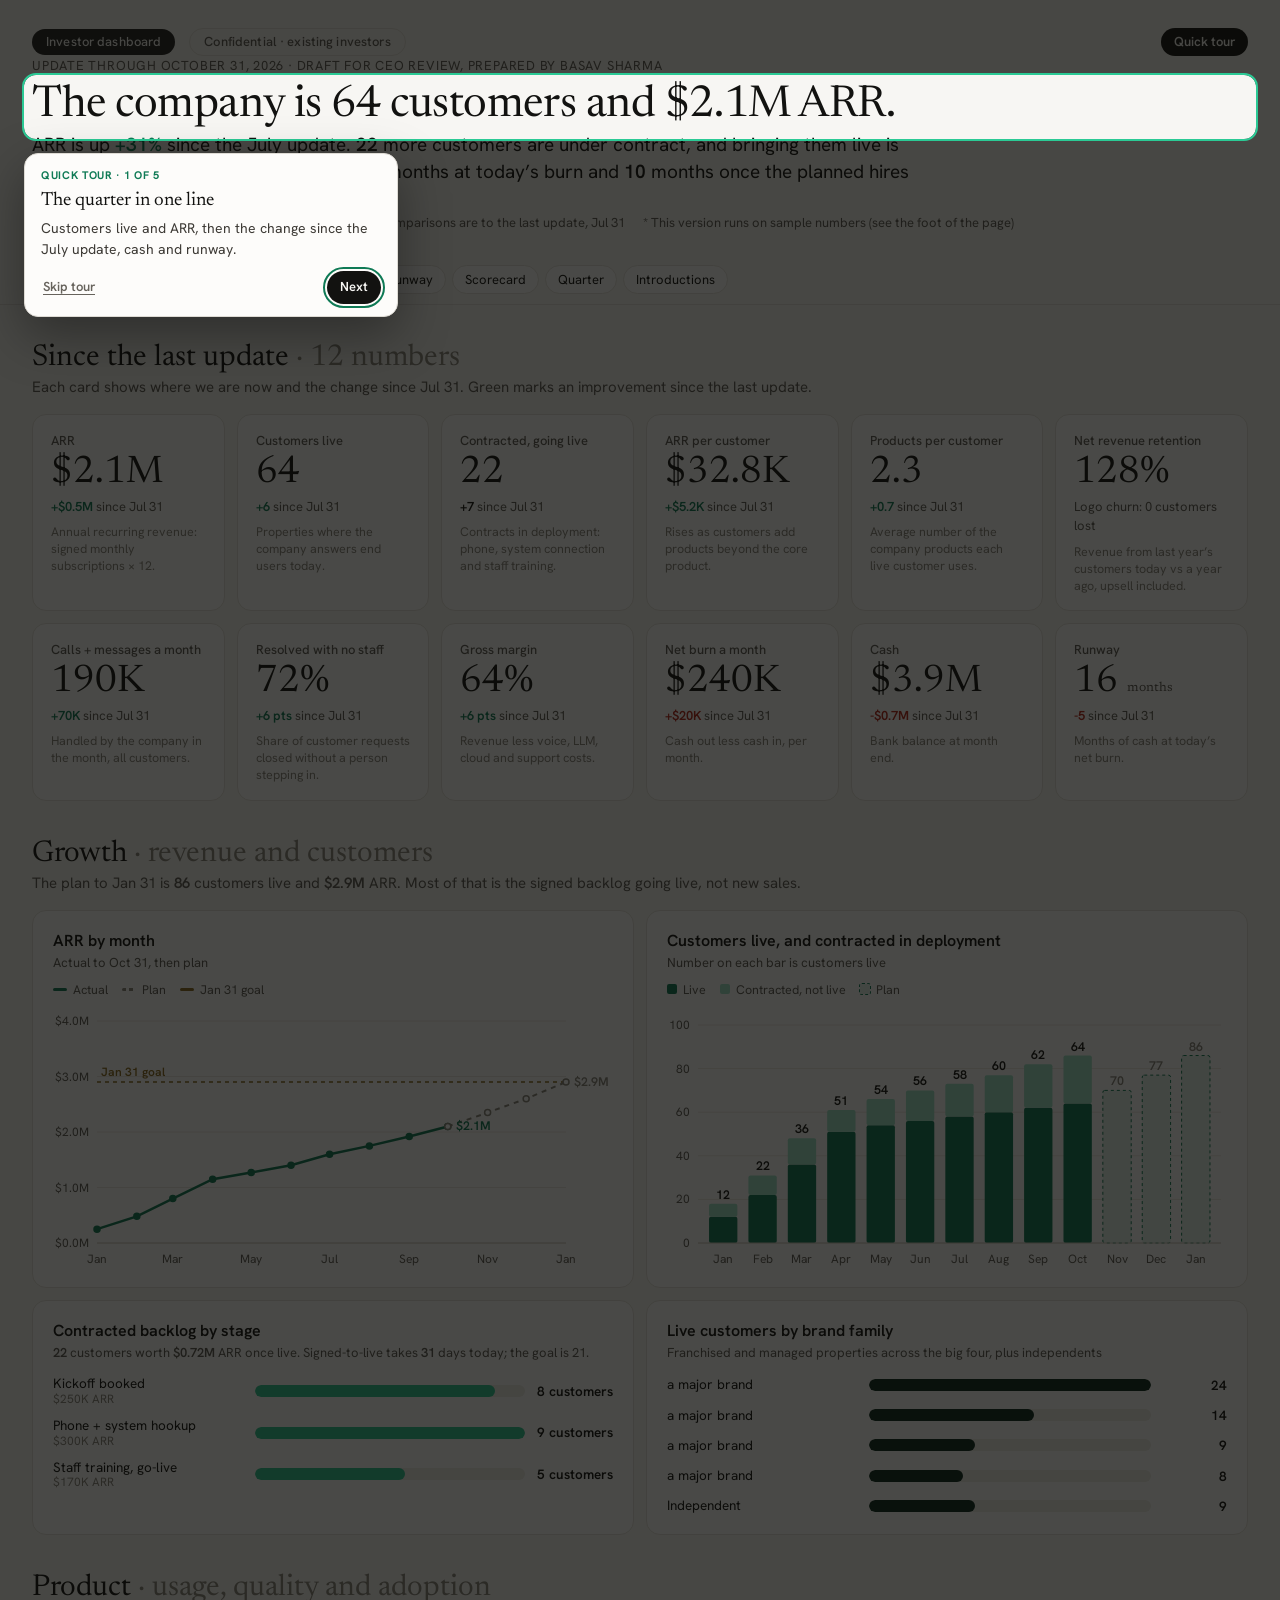
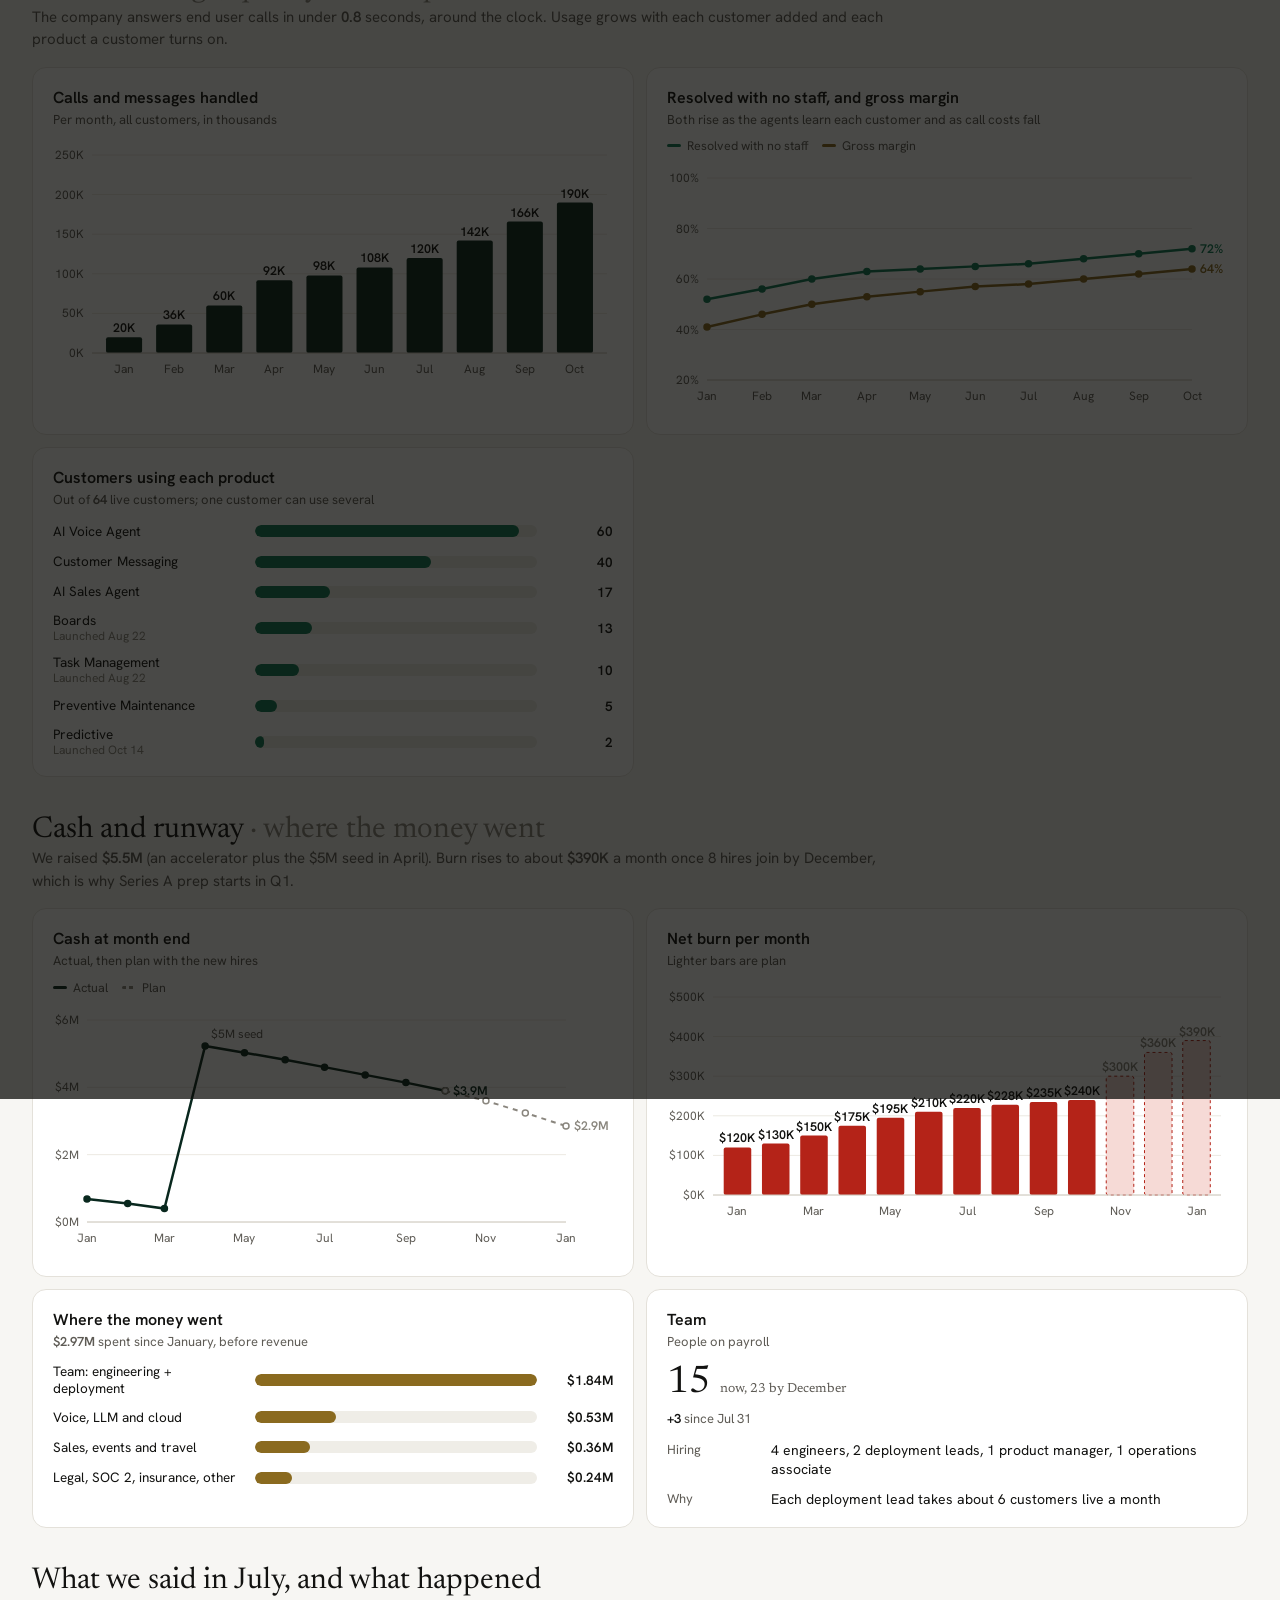
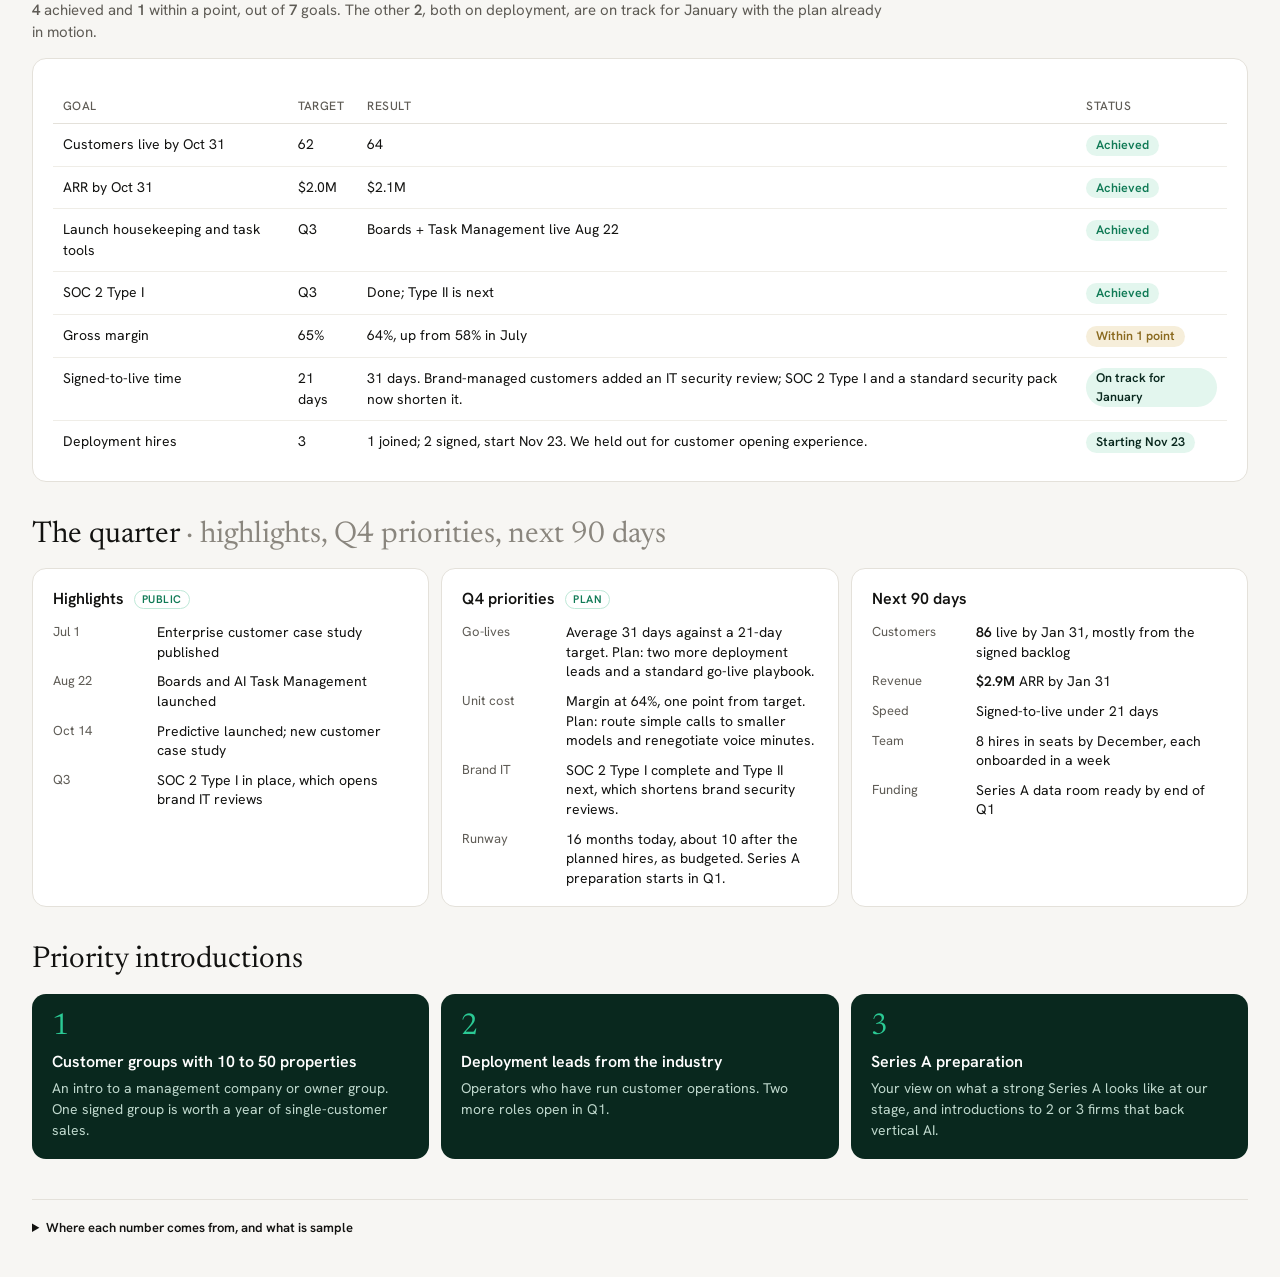
==== commit 3b006216: "Remove customer quotes Co-Authored-By: Claude Opus 5.5 <noreply@anthropic.com>" ====
--- a/investor-dashboard/index.html
+++ b/investor-dashboard/index.html
@@ -80,13 +80,6 @@
       <div class="ld-chart" data-draw="c-quality" data-source="monthly"></div></div>
     <div class="ld-card" id="products-card"><h3 class="ld-h3">Customers using each product</h3><p class="ld-cap">Out of <b data-draw="kv" data-k="customers" data-source="kpi" data-field="now" data-where="id=customers">—</b> live customers; one customer can use several</p>
       <div class="ld-hb" data-draw="h-products" data-source="products kpi"></div></div>
-    <div class="ld-card" id="quotes-card"><h3 class="ld-h3">What operators say <span class="ld-tag">Public</span></h3><p class="ld-cap">Quoted from the company’s published customer stories</p>
-      <ul class="ld-q">
-        <li><blockquote>“We went from an hour to almost 20 minutes. Now everything is in one place.”</blockquote><span class="d"><b>General Manager</b>, select-service property</span></li>
-        <li><blockquote>“It pays for itself. It’s the clearest ROI decision I’ve made as an owner.”</blockquote><span class="d"><b>Owner</b>, 3 locations</span></li>
-        <li><blockquote>“We do more every day and our quality scores have climbed, while we save labor hours at the same time.”</blockquote><span class="d"><b>CEO</b>, operator with 50+ locations</span></li>
-        <li><blockquote>“Our industry has operated the same way for decades. This changed that.”</blockquote><span class="d"><b>Area General Manager</b>, enterprise customer</span></li>
-      </ul></div>
   </div>
 </section>
 
